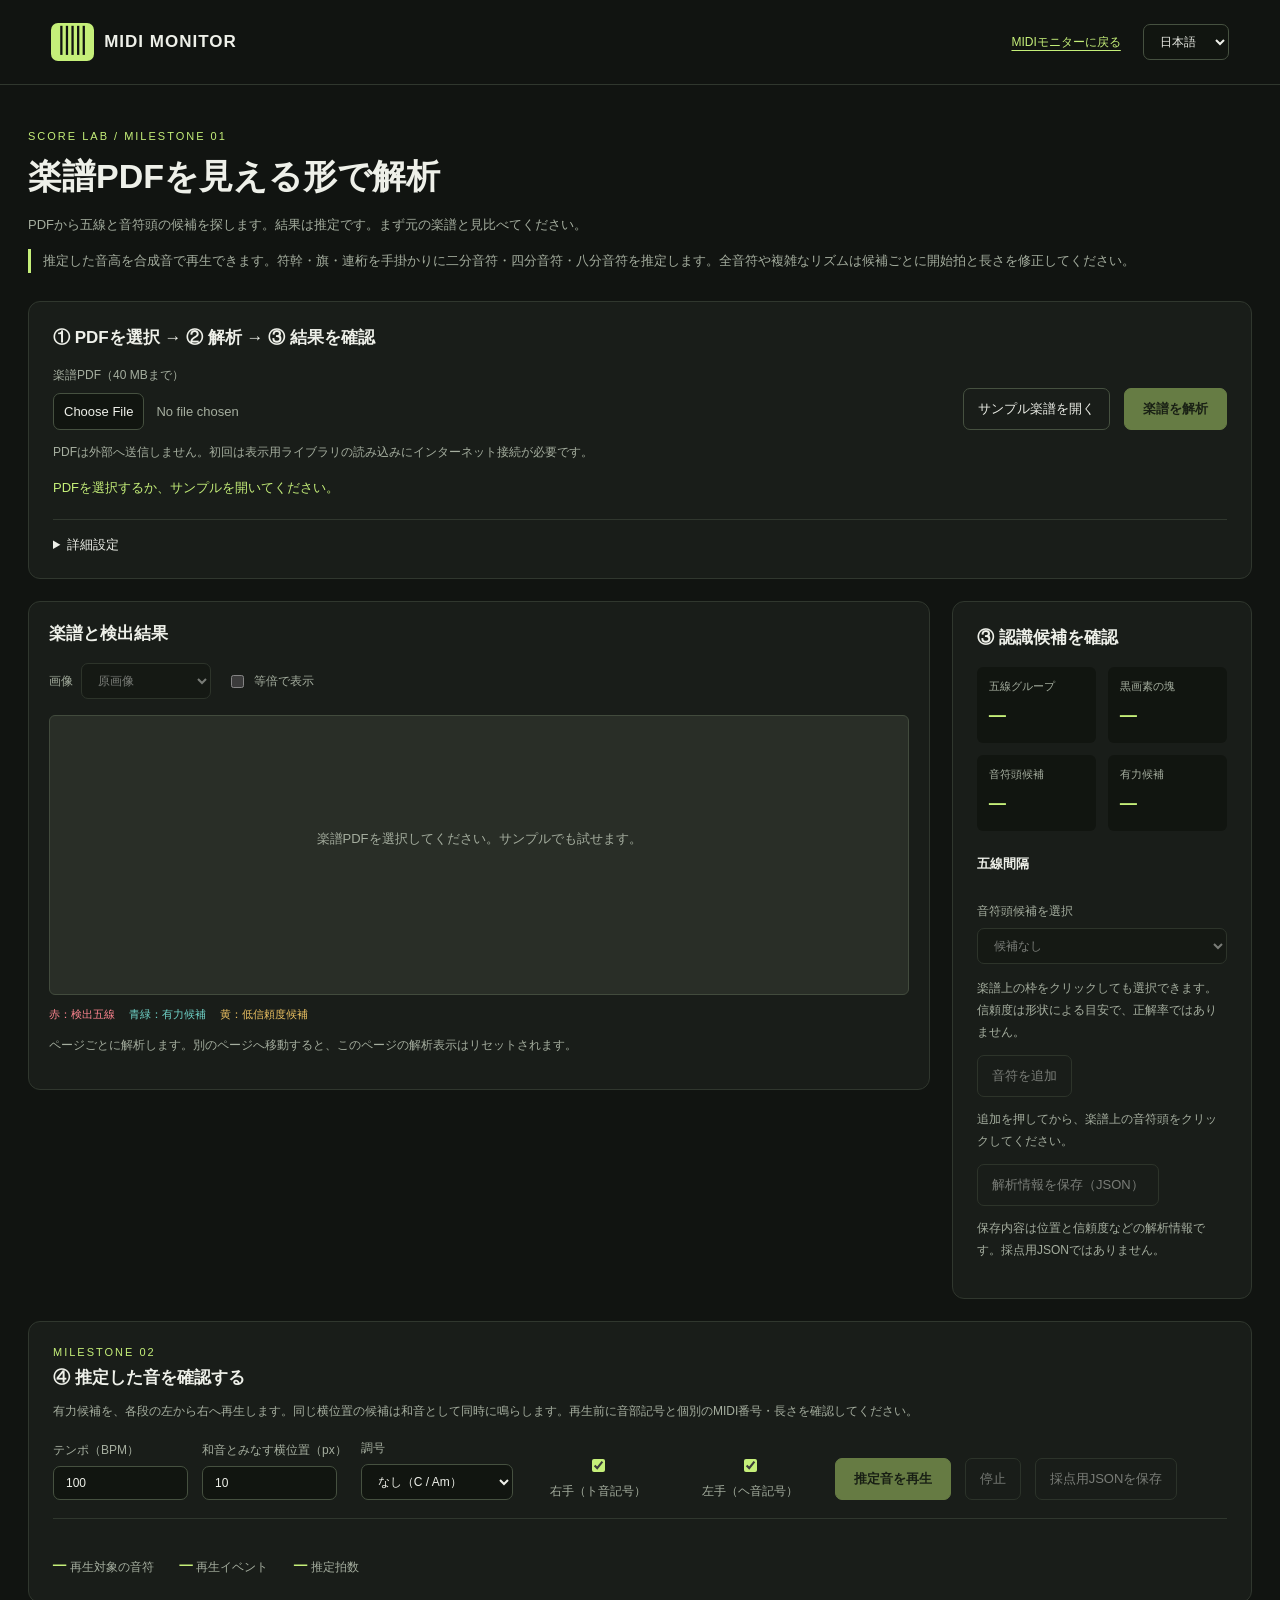
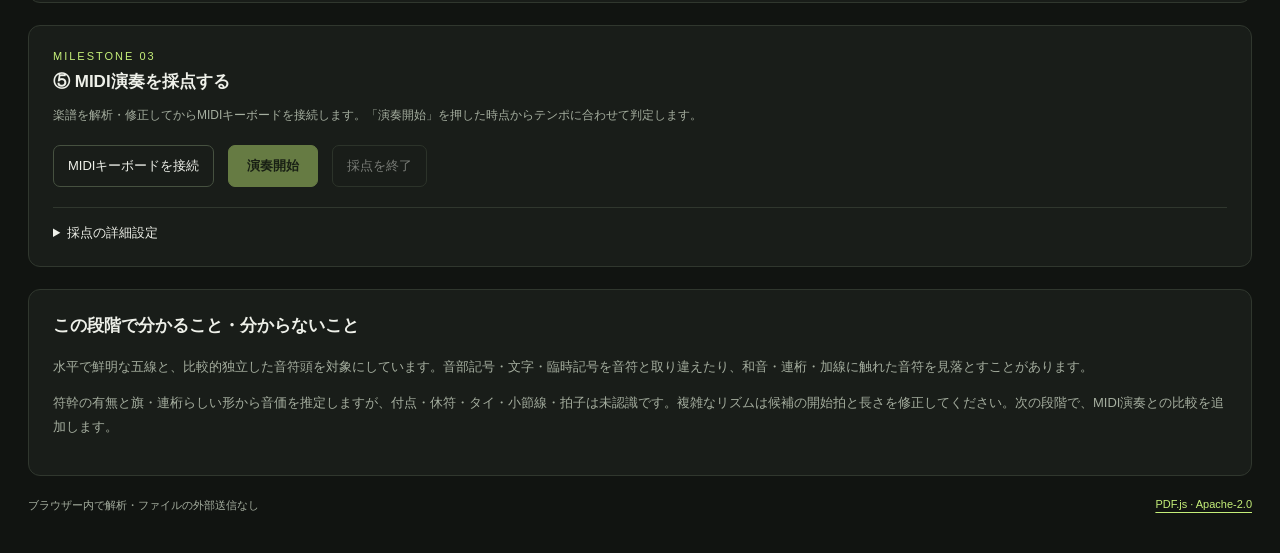
==== score.html @ 30cba81d "Apply key signatures to inferred pitches" ====
<!doctype html>
<html lang="ja">
<head>
  <meta charset="utf-8">
  <meta name="viewport" content="width=device-width,initial-scale=1">
  <title>楽譜PDF解析 — MIDI Monitor</title>
  <meta name="description" content="ブラウザー内で楽譜PDFの五線と音符頭候補を確認する実験的な解析ページ。">
  <link rel="icon" href="data:image/svg+xml,%3Csvg xmlns='http://www.w3.org/2000/svg' viewBox='0 0 32 32'%3E%3Crect width='32' height='32' rx='8' fill='%23c7f36b'/%3E%3Cpath d='M8 8v16m8-16v16m8-16v16' stroke='%23191d17' stroke-width='4'/%3E%3C/svg%3E">
  <link rel="stylesheet" href="score.css">
  <script type="module" src="js/score/app.js?v=21"></script>
</head>
<body>
  <header class="site-header">
    <a class="brand" href="index.html"><span aria-hidden="true">▥</span> MIDI MONITOR</a>
    <div class="header-actions"><a href="index.html" data-i18n="MIDIモニターに戻る">MIDIモニターに戻る</a>
      <select id="language" aria-label="Language / 言語"><option value="ja" lang="ja">日本語</option><option value="en" lang="en">English</option></select>
    </div>
  </header>
  <main>
    <div class="intro"><p class="eyebrow">SCORE LAB / MILESTONE 01</p><h1 data-i18n="楽譜PDFを見える形で解析">楽譜PDFを見える形で解析</h1>
      <p data-i18n="PDFから五線と音符頭の候補を探します。結果は推定です。まず元の楽譜と見比べてください。">PDFから五線と音符頭の候補を探します。結果は推定です。まず元の楽譜と見比べてください。</p>
      <p class="scope-note" data-i18n="推定した音高を合成音で再生できます。符幹・旗・連桁を手掛かりに二分音符・四分音符・八分音符を推定します。全音符や複雑なリズムは候補ごとに開始拍と長さを修正してください。">推定した音高を合成音で再生できます。符幹・旗・連桁を手掛かりに二分音符・四分音符・八分音符を推定します。全音符や複雑なリズムは候補ごとに開始拍と長さを修正してください。</p>
    </div>
    <section class="panel" aria-labelledby="upload-title">
      <h2 id="upload-title" data-i18n="① PDFを選択 → ② 解析 → ③ 結果を確認">① PDFを選択 → ② 解析 → ③ 結果を確認</h2>
      <div class="actions">
        <div class="file-field"><label for="pdf-file" data-i18n="楽譜PDF（40 MBまで）">楽譜PDF（40 MBまで）</label><input id="pdf-file" type="file" accept="application/pdf"></div>
        <button id="sample" class="secondary" type="button" data-i18n="サンプル楽譜を開く">サンプル楽譜を開く</button>
        <button id="analyze" type="button" hidden aria-hidden="true" tabindex="-1"></button>
        <button id="analyze-all" class="primary" type="button" disabled data-i18n="楽譜を解析">楽譜を解析</button>
        <button id="cancel" class="secondary" type="button" hidden data-i18n="解析を中止">解析を中止</button>
      </div>
      <p class="hint" data-i18n="PDFは外部へ送信しません。初回は表示用ライブラリの読み込みにインターネット接続が必要です。">PDFは外部へ送信しません。初回は表示用ライブラリの読み込みにインターネット接続が必要です。</p>
      <p id="status" role="status" aria-live="polite"></p>
      <details id="settings"><summary data-i18n="詳細設定">詳細設定</summary>
        <fieldset id="analysis-settings"><legend data-i18n="画像の読み取り方">画像の読み取り方</legend>
          <div class="settings-grid">
            <label><span data-i18n="二値化方式">二値化方式</span><select id="threshold-mode"><option value="fixed" data-i18n="固定しきい値">固定しきい値</option><option value="adaptive" data-i18n="周囲の明るさに合わせる">周囲の明るさに合わせる</option></select></label>
            <label><span><span data-i18n="黒とみなす明るさ">黒とみなす明るさ</span> <output id="threshold-value" for="threshold">180</output></span><input id="threshold" type="range" min="40" max="245" value="180" step="1"></label>
            <label><span data-i18n="周囲を見る半径（px）">周囲を見る半径（px）</span><input id="radius" type="number" min="5" max="80" value="18" step="1"></label>
            <label><span data-i18n="周囲との明るさの差">周囲との明るさの差</span><input id="offset" type="number" min="1" max="60" value="12" step="1"></label>
            <label><span data-i18n="五線候補の横幅（ページ幅比）">五線候補の横幅（ページ幅比）</span><input id="line-ratio" type="number" min="0.1" max="0.8" step="0.05" value="0.3"></label>
            <label><span data-i18n="線間隔の許容誤差">線間隔の許容誤差</span><input id="spacing-tolerance" type="number" min="0.05" max="0.35" step="0.05" value="0.2"></label>
            <label><span data-i18n="塊の最小面積（px）">塊の最小面積（px）</span><input id="min-area" type="number" min="2" max="100" value="5" step="1"></label>
            <label><span data-i18n="有力候補の信頼度下限">有力候補の信頼度下限</span><input id="min-confidence" type="number" min="0.2" max="0.85" step="0.05" value="0.5"></label>
          </div>
          <label class="check"><input id="denoise" type="checkbox" checked><span data-i18n="孤立した小さなノイズを除去">孤立した小さなノイズを除去</span></label>
        </fieldset>
        <p class="hint" data-i18n="設定を変えたら再解析してください。薄い線にはしきい値を上げ、短い五線には横幅比を下げます。傾きの自動補正は未対応です。">設定を変えたら再解析してください。薄い線にはしきい値を上げ、短い五線には横幅比を下げます。傾きの自動補正は未対応です。</p>
        <fieldset><legend data-i18n="表示する解析結果">表示する解析結果</legend>
          <label class="check"><input id="debug" type="checkbox" checked><span data-i18n="デバッグ表示">デバッグ表示</span></label>
          <div class="overlay-options" id="overlay-options">
            <label class="check"><input id="show-staves" type="checkbox" checked><span data-i18n="五線と枠">五線と枠</span></label>
            <label class="check"><input id="show-lines" type="checkbox"><span data-i18n="五線候補の横線">五線候補の横線</span></label>
            <label class="check"><input id="show-components" type="checkbox"><span data-i18n="黒画素の塊">黒画素の塊</span></label>
            <label class="check"><input id="show-projection" type="checkbox"><span data-i18n="横方向の黒画素数">横方向の黒画素数</span></label>
            <label class="check"><input id="show-heads" type="checkbox" checked><span data-i18n="音符頭候補と番号">音符頭候補と番号</span></label>
            <label class="check"><input id="show-low-confidence" type="checkbox"><span data-i18n="低信頼度候補も表示">低信頼度候補も表示</span></label>
          </div>
        </fieldset>
      </details>
    </section>
    <div class="workspace">
      <section class="panel viewer" aria-labelledby="viewer-title">
        <div class="viewer-heading"><h2 id="viewer-title" data-i18n="楽譜と検出結果">楽譜と検出結果</h2><span id="filename" class="filename"></span></div>
        <div class="viewer-toolbar">
          <div class="pagination"><button id="previous" type="button" disabled data-i18n="前へ">前へ</button><label for="page-number" data-i18n="ページ">ページ</label><input id="page-number" type="number" min="1" max="1" value="1" disabled><span id="page-count">/ 0</span><button id="next" type="button" disabled data-i18n="次へ">次へ</button></div>
          <label class="view-label"><span data-i18n="画像">画像</span><select id="view" disabled><option value="original" data-i18n="原画像">原画像</option><option value="gray" data-i18n="グレースケール">グレースケール</option><option value="binary" data-i18n="二値化">二値化</option><option value="cleaned" data-i18n="五線除去後">五線除去後</option></select></label>
          <label class="check"><input id="actual-size" type="checkbox"><span data-i18n="等倍で表示">等倍で表示</span></label>
        </div>
        <div class="canvas-scroll" id="canvas-scroll"><div id="placeholder" data-i18n="楽譜PDFを選択してください。サンプルでも試せます。">楽譜PDFを選択してください。サンプルでも試せます。</div><div id="all-pages" hidden><div class="canvas-stack" id="canvas-stack"><canvas id="page-canvas" aria-label="楽譜画像"></canvas><canvas id="overlay-canvas" tabindex="0" aria-label="解析結果。候補一覧からも選択できます。"></canvas></div><div id="additional-pages"></div></div></div>
        <p class="legend"><span class="legend-staff" data-i18n="赤：検出五線">赤：検出五線</span><span class="legend-head" data-i18n="青緑：有力候補">青緑：有力候補</span><span class="legend-low" data-i18n="黄：低信頼度候補">黄：低信頼度候補</span></p>
        <p class="hint" data-i18n="ページごとに解析します。別のページへ移動すると、このページの解析表示はリセットされます。">ページごとに解析します。別のページへ移動すると、このページの解析表示はリセットされます。</p>
      </section>
      <aside class="panel inspector" aria-labelledby="inspector-title">
        <h2 id="inspector-title" data-i18n="③ 認識候補を確認">③ 認識候補を確認</h2>
        <dl class="stats"><div><dt data-i18n="五線グループ">五線グループ</dt><dd id="staff-count">—</dd></div><div><dt data-i18n="黒画素の塊">黒画素の塊</dt><dd id="component-count">—</dd></div><div><dt data-i18n="音符頭候補">音符頭候補</dt><dd id="head-count">—</dd></div><div><dt data-i18n="有力候補">有力候補</dt><dd id="accepted-count">—</dd></div></dl>
        <div id="warnings" role="status"></div>
        <h3 data-i18n="五線間隔">五線間隔</h3><ul id="staff-list" class="staff-list"></ul>
        <label for="candidate" data-i18n="音符頭候補を選択">音符頭候補を選択</label><select id="candidate" disabled></select>
        <div id="candidate-detail" class="candidate-detail"></div>
        <p class="hint" data-i18n="楽譜上の枠をクリックしても選択できます。信頼度は形状による目安で、正解率ではありません。">楽譜上の枠をクリックしても選択できます。信頼度は形状による目安で、正解率ではありません。</p>
        <button id="add-note" class="secondary" type="button" disabled data-i18n="音符を追加">音符を追加</button>
        <p class="hint" data-i18n="追加を押してから、楽譜上の音符頭をクリックしてください。">追加を押してから、楽譜上の音符頭をクリックしてください。</p>
        <button id="export" class="secondary" type="button" disabled data-i18n="解析情報を保存（JSON）">解析情報を保存（JSON）</button>
        <p class="hint" data-i18n="保存内容は位置と信頼度などの解析情報です。採点用JSONではありません。">保存内容は位置と信頼度などの解析情報です。採点用JSONではありません。</p>
      </aside>
    </div>
    <section class="panel playback" aria-labelledby="playback-title">
      <div class="playback-heading"><div><p class="eyebrow">MILESTONE 02</p><h2 id="playback-title" data-i18n="④ 推定した音を確認する">④ 推定した音を確認する</h2></div><output id="playback-status" role="status"></output></div>
      <p class="hint" data-i18n="有力候補を、各段の左から右へ再生します。同じ横位置の候補は和音として同時に鳴らします。再生前に音部記号と個別のMIDI番号・長さを確認してください。">有力候補を、各段の左から右へ再生します。同じ横位置の候補は和音として同時に鳴らします。再生前に音部記号と個別のMIDI番号・長さを確認してください。</p>
      <div class="playback-controls">
        <label><span data-i18n="テンポ（BPM）">テンポ（BPM）</span><input id="tempo" type="number" min="30" max="300" value="100"></label>
        <label><span data-i18n="和音とみなす横位置（px）">和音とみなす横位置（px）</span><input id="chord-tolerance" type="number" min="1" max="80" value="10"></label>
        <label><span data-i18n="調号">調号</span><select id="key-signature"><option value="none" data-i18n="なし（C / Am）">なし（C / Am）</option><option value="sharp-1">♯ × 1 (G / Em)</option><option value="sharp-2">♯ × 2 (D / Bm)</option><option value="sharp-3">♯ × 3 (A / F♯m)</option><option value="sharp-4">♯ × 4 (E / C♯m)</option><option value="sharp-5">♯ × 5 (B / G♯m)</option><option value="sharp-6">♯ × 6 (F♯ / D♯m)</option><option value="sharp-7">♯ × 7 (C♯ / A♯m)</option><option value="flat-1">♭ × 1 (F / Dm)</option><option value="flat-2">♭ × 2 (B♭ / Gm)</option><option value="flat-3">♭ × 3 (E♭ / Cm)</option><option value="flat-4">♭ × 4 (A♭ / Fm)</option><option value="flat-5">♭ × 5 (D♭ / B♭m)</option><option value="flat-6">♭ × 6 (G♭ / E♭m)</option><option value="flat-7">♭ × 7 (C♭ / A♭m)</option></select></label>
        <fieldset class="hand-filter"><legend data-i18n="再生・採点する手">再生・採点する手</legend><label class="check"><input id="include-right" type="checkbox" checked><span data-i18n="右手（ト音記号）">右手（ト音記号）</span></label><label class="check"><input id="include-left" type="checkbox" checked><span data-i18n="左手（ヘ音記号）">左手（ヘ音記号）</span></label></fieldset>
        <button id="play" class="primary" type="button" disabled data-i18n="推定音を再生">推定音を再生</button>
        <button id="stop" class="secondary" type="button" disabled data-i18n="停止">停止</button>
        <button id="export-score" class="secondary" type="button" disabled data-i18n="採点用JSONを保存">採点用JSONを保存</button>
      </div>
      <div id="clefs" class="clefs"></div>
      <div class="event-summary"><span><strong id="playable-count">—</strong> <span data-i18n="再生対象の音符">再生対象の音符</span></span><span><strong id="event-count">—</strong> <span data-i18n="再生イベント">再生イベント</span></span><span><strong id="estimated-beats">—</strong> <span data-i18n="推定拍数">推定拍数</span></span></div>
    </section>
    <section class="panel grading" aria-labelledby="grading-title">
      <div class="playback-heading"><div><p class="eyebrow">MILESTONE 03</p><h2 id="grading-title" data-i18n="⑤ MIDI演奏を採点する">⑤ MIDI演奏を採点する</h2></div><output id="judge-feedback" role="status"></output></div>
      <p class="hint" data-i18n="楽譜を解析・修正してからMIDIキーボードを接続します。「演奏開始」を押した時点からテンポに合わせて判定します。">楽譜を解析・修正してからMIDIキーボードを接続します。「演奏開始」を押した時点からテンポに合わせて判定します。</p>
      <div class="playback-controls">
        <button id="midi-connect" class="secondary" type="button" data-i18n="MIDIキーボードを接続">MIDIキーボードを接続</button>
        <button id="judge-start" class="primary" type="button" disabled data-i18n="演奏開始">演奏開始</button>
        <button id="judge-finish" class="secondary" type="button" disabled data-i18n="採点を終了">採点を終了</button>
      </div>
      <p id="midi-status" class="hint" role="status"></p>
      <details><summary data-i18n="採点の詳細設定">採点の詳細設定</summary><div class="settings-grid judge-settings">
        <label><span>PERFECT (ms)</span><input id="perfect-ms" type="number" min="10" max="300" value="50"></label>
        <label><span>GREAT (ms)</span><input id="great-ms" type="number" min="20" max="500" value="100"></label>
        <label><span>GOOD (ms)</span><input id="good-ms" type="number" min="30" max="800" value="180"></label>
      </div></details>
      <div id="judge-results" class="judge-results" hidden>
        <div class="score-total"><span data-i18n="総合スコア">総合スコア</span><strong id="score-total">0</strong></div>
        <div class="result-grid"><span><b id="pitch-score">0%</b><small data-i18n="音程精度">音程精度</small></span><span><b id="timing-score">0%</b><small data-i18n="タイミング精度">タイミング精度</small></span><span><b id="duration-score">0%</b><small data-i18n="音価精度">音価精度</small></span><span><b id="extra-count">0</b><small data-i18n="余分な音">余分な音</small></span></div>
        <p id="grade-counts"></p><p id="judge-stats" class="hint"></p>
      </div>
    </section>
    <section class="panel limitations"><h2 data-i18n="この段階で分かること・分からないこと">この段階で分かること・分からないこと</h2>
      <p data-i18n="水平で鮮明な五線と、比較的独立した音符頭を対象にしています。音部記号・文字・臨時記号を音符と取り違えたり、和音・連桁・加線に触れた音符を見落とすことがあります。">水平で鮮明な五線と、比較的独立した音符頭を対象にしています。音部記号・文字・臨時記号を音符と取り違えたり、和音・連桁・加線に触れた音符を見落とすことがあります。</p>
      <p data-i18n="符幹の有無と旗・連桁らしい形から音価を推定しますが、付点・休符・タイ・小節線・拍子は未認識です。複雑なリズムは候補の開始拍と長さを修正してください。次の段階で、MIDI演奏との比較を追加します。">符幹の有無と旗・連桁らしい形から音価を推定しますが、付点・休符・タイ・小節線・拍子は未認識です。複雑なリズムは候補の開始拍と長さを修正してください。次の段階で、MIDI演奏との比較を追加します。</p>
    </section>
    <footer><span data-i18n="ブラウザー内で解析・ファイルの外部送信なし">ブラウザー内で解析・ファイルの外部送信なし</span><a href="https://mozilla.github.io/pdf.js/" target="_blank" rel="noopener noreferrer">PDF.js · Apache-2.0</a></footer>
  </main>
  <noscript>JavaScriptを有効にしてください。 / Please enable JavaScript.</noscript>
</body>
</html>
---- score.css ----
:root{color-scheme:dark;--bg:#111411;--panel:#191d19;--line:#30372e;--text:#eef0e9;--muted:#a5ae9f;--accent:#c5ef79;--staff:#e74654;--head:#008b87;--low:#b77a00;--component:#8566d1;font-family:"Segoe UI","Noto Sans JP",sans-serif}
*{box-sizing:border-box}body{margin:0;background:var(--bg);color:var(--text)}a{color:var(--accent);text-underline-offset:4px}button,input,select{font:inherit}button,select,input[type=file]{max-width:100%}button,select{border:1px solid #465140;border-radius:7px;padding:9px 12px;background:#111510;color:var(--text)}button{cursor:pointer;font-size:13px}button:disabled,input:disabled,select:disabled{opacity:.45;cursor:default}button:hover:not(:disabled){border-color:var(--accent)}input[type=number]{background:#111510;color:var(--text);padding:9px 12px;border:1px solid #465140;border-radius:7px;min-width:0;width:100%}input[type=range],input[type=checkbox]{accent-color:var(--accent)}input[type=file]{font-size:13px;color:var(--muted);width:100%}input::file-selector-button{border:1px solid #465140;border-radius:7px;padding:10px;background:#111510;color:var(--text);margin-right:12px;cursor:pointer}:focus-visible{outline:2px solid var(--accent);outline-offset:4px}[hidden]{display:none!important}
.site-header{display:flex;justify-content:space-between;align-items:center;gap:16px;min-height:85px;padding:16px 4%;border-bottom:1px solid var(--line)}.brand{display:flex;align-items:center;gap:10px;font-size:17px;letter-spacing:1px;font-weight:700;text-decoration:none;color:var(--text)}.brand>span{background:var(--accent);color:var(--bg);border-radius:7px;padding:0 7px;font-size:28px}.header-actions{display:flex;align-items:center;gap:22px;font-size:12px}#language{font-size:12px}
main{max-width:1460px;margin:auto;padding:34px 28px 20px}.intro{margin-bottom:28px}.eyebrow{font-size:11px;letter-spacing:2px;color:var(--accent)}h1{font-size:clamp(24px,3vw,34px);font-weight:600;margin:12px 0}h2{font-size:17px;font-weight:600;margin:0 0 18px}h3{font-size:13px;margin:24px 0 10px}.intro>p:not(.eyebrow),.limitations p{font-size:13px;line-height:1.8;color:var(--muted)}.intro .scope-note{border-left:3px solid var(--accent);padding-left:12px}.panel{background:var(--panel);border:1px solid var(--line);border-radius:12px;padding:24px;margin-bottom:22px}.actions{display:flex;align-items:flex-end;flex-wrap:wrap;gap:14px}.file-field{flex:1;min-width:240px}label{font-size:12px;color:var(--muted)}.file-field label{display:block;margin-bottom:9px}.primary{background:var(--accent);color:#1a2510;border-color:var(--accent);font-weight:700;padding:11px 18px}.secondary{background:transparent;padding:11px 14px}.hint{font-size:12px;color:var(--muted);line-height:1.8;margin:12px 0}#status{font-size:13px;line-height:1.7;margin:14px 0 0;color:var(--accent);min-height:22px}#status.error{color:#ff9d9d}
details{margin-top:20px;border-top:1px solid var(--line);padding-top:16px}summary{cursor:pointer;font-size:13px;color:var(--text)}fieldset{min-width:0;border:0;border-top:1px solid var(--line);margin:22px 0 0;padding:16px 0 0}legend{font-size:12px;padding-right:12px;color:var(--muted)}.settings-grid{display:grid;grid-template-columns:repeat(4,minmax(0,1fr));gap:18px}.settings-grid>label{display:flex;flex-direction:column;gap:8px}.settings-grid select{width:100%;font-size:12px}.settings-grid output{color:var(--accent);margin-left:8px}.check{display:flex;align-items:center;gap:7px;font-size:12px;line-height:1.5;cursor:pointer}.check input{flex-shrink:0}.settings-grid+.check{margin-top:16px}.overlay-options{display:flex;flex-wrap:wrap;gap:10px 20px;margin-top:12px}
.workspace{display:grid;grid-template-columns:minmax(0,1fr) 300px;gap:22px;align-items:start}.viewer{min-width:0;padding:20px}.viewer-heading{display:flex;align-items:baseline;gap:16px;justify-content:space-between}.filename{color:var(--muted);font-size:12px;overflow-wrap:anywhere;min-width:0}.viewer-heading h2{flex-shrink:0}.viewer-toolbar{display:flex;align-items:center;flex-wrap:wrap;gap:16px;margin-bottom:16px}.pagination{display:flex;align-items:center;gap:8px;font-size:12px;flex-wrap:wrap}.pagination #page-number{width:64px}.pagination button{padding:8px}.view-label{display:flex;gap:8px;align-items:center}.view-label select{font-size:12px}.canvas-scroll{overflow:auto;max-height:80vh;background:#292e27;border:1px solid #424b3d;border-radius:6px;padding:14px;min-height:280px}.canvas-stack{position:relative;width:100%;margin:auto;background:#fff;box-shadow:0 4px 20px #0004}.canvas-stack.actual{width:max-content;max-width:none}canvas{display:block}#page-canvas{width:100%;height:auto}#overlay-canvas{position:absolute;inset:0;width:100%;height:100%;cursor:crosshair}.canvas-stack.actual #page-canvas{width:auto}.legend{display:flex;flex-wrap:wrap;gap:14px;font-size:11px;line-height:1.5}.legend-staff{color:#ff8590}.legend-head{color:#70d4c9}.legend-low{color:#edc262}#placeholder{text-align:center;color:var(--muted);font-size:13px;padding:100px 20px}
.pagination{display:none}#all-pages{display:grid;gap:22px}#additional-pages{display:grid;gap:22px}.page-preview{background:#fff;box-shadow:0 4px 20px #0004}.preview-canvas{position:relative}.page-preview canvas{width:100%;height:auto}.page-preview p{margin:0;padding:7px 10px;background:#111510;color:var(--muted);font-size:11px}
.inspector{position:sticky;top:16px;min-width:0}.stats{display:grid;grid-template-columns:1fr 1fr;gap:12px;margin:0}.stats div{padding:12px;background:#111510;border-radius:6px}.stats dt{font-size:11px;color:var(--muted)}.stats dd{margin:6px 0 0;font:28px Consolas,monospace;color:var(--accent)}.staff-list{padding-left:20px;margin:0;font-size:12px;line-height:1.9;color:var(--muted);max-height:180px;overflow:auto}.inspector>label{display:block;margin:20px 0 8px}#candidate{width:100%;font-size:12px}.candidate-detail{font-size:12px;line-height:1.8;margin-top:14px}.candidate-detail dl{display:grid;grid-template-columns:1fr 1fr;gap:6px}.candidate-detail dt{color:var(--muted)}.candidate-detail dd{margin:0;text-align:right}#warnings{font-size:12px;color:#edc262;line-height:1.7}footer{display:flex;flex-wrap:wrap;justify-content:space-between;gap:16px;font-size:11px;color:var(--muted);padding:0 0 16px}
.playback-heading{display:flex;align-items:baseline;justify-content:space-between;gap:16px}.playback-heading .eyebrow{margin:0 0 8px}.playback-heading h2{margin-bottom:0}#playback-status{font-size:12px;color:var(--accent)}.playback-controls{display:flex;flex-wrap:wrap;align-items:end;gap:14px;margin:18px 0}.playback-controls label{display:flex;flex-direction:column;gap:7px}.playback-controls input{width:135px}.clefs{display:grid;grid-template-columns:repeat(auto-fit,minmax(180px,1fr));gap:12px;border-top:1px solid var(--line);padding-top:16px}.clefs label{display:flex;flex-direction:column;gap:7px}.clefs select{width:100%;font-size:12px}.event-summary{display:flex;flex-wrap:wrap;gap:12px 26px;margin-top:18px;font-size:12px;color:var(--muted)}.event-summary strong{font:22px Consolas,monospace;color:var(--accent)}.candidate-editor{border-top:1px solid var(--line);margin-top:14px;padding-top:14px}.candidate-editor label{display:flex;justify-content:space-between;align-items:center;gap:10px;margin:8px 0}.candidate-editor input[type=number]{width:90px;padding:7px}.candidate-editor .check{justify-content:flex-start}.candidate-editor button{margin-top:8px;padding:7px 10px}
.judge-settings{margin-top:14px}.judge-results{border-top:1px solid var(--line);margin-top:18px;padding-top:18px}.score-total{display:flex;align-items:baseline;gap:14px;color:var(--muted);font-size:13px}.score-total strong{font:42px Consolas,monospace;color:var(--accent)}.result-grid{display:grid;grid-template-columns:repeat(4,minmax(100px,1fr));gap:10px;margin-top:14px}.result-grid span{display:flex;flex-direction:column;background:#111510;padding:12px;border-radius:6px}.result-grid b{font:22px Consolas,monospace;color:var(--accent)}.result-grid small{color:var(--muted);margin-top:5px}
.hand-filter{margin:0;padding:0;border:0;display:flex;gap:10px;align-items:center}.hand-filter legend{display:none}
@media(max-width:1080px){.workspace{grid-template-columns:minmax(0,1fr)}.inspector{position:static}.stats{grid-template-columns:repeat(4,1fr)}.settings-grid{grid-template-columns:repeat(2,minmax(0,1fr))}.inspector #candidate{max-width:420px}.candidate-detail{max-width:420px}}
@media(max-width:600px){.site-header{flex-wrap:wrap;padding:14px 18px}.header-actions{gap:14px}.brand{font-size:15px}main{padding:24px 12px 16px}.panel{padding:18px 14px}.settings-grid{grid-template-columns:1fr}.stats{grid-template-columns:1fr 1fr}.canvas-scroll{padding:6px;max-height:65vh}.viewer-heading{flex-direction:column;gap:0}.viewer-heading h2{margin-bottom:8px}.filename{margin-bottom:14px}.file-field{min-width:0;flex-basis:100%}}
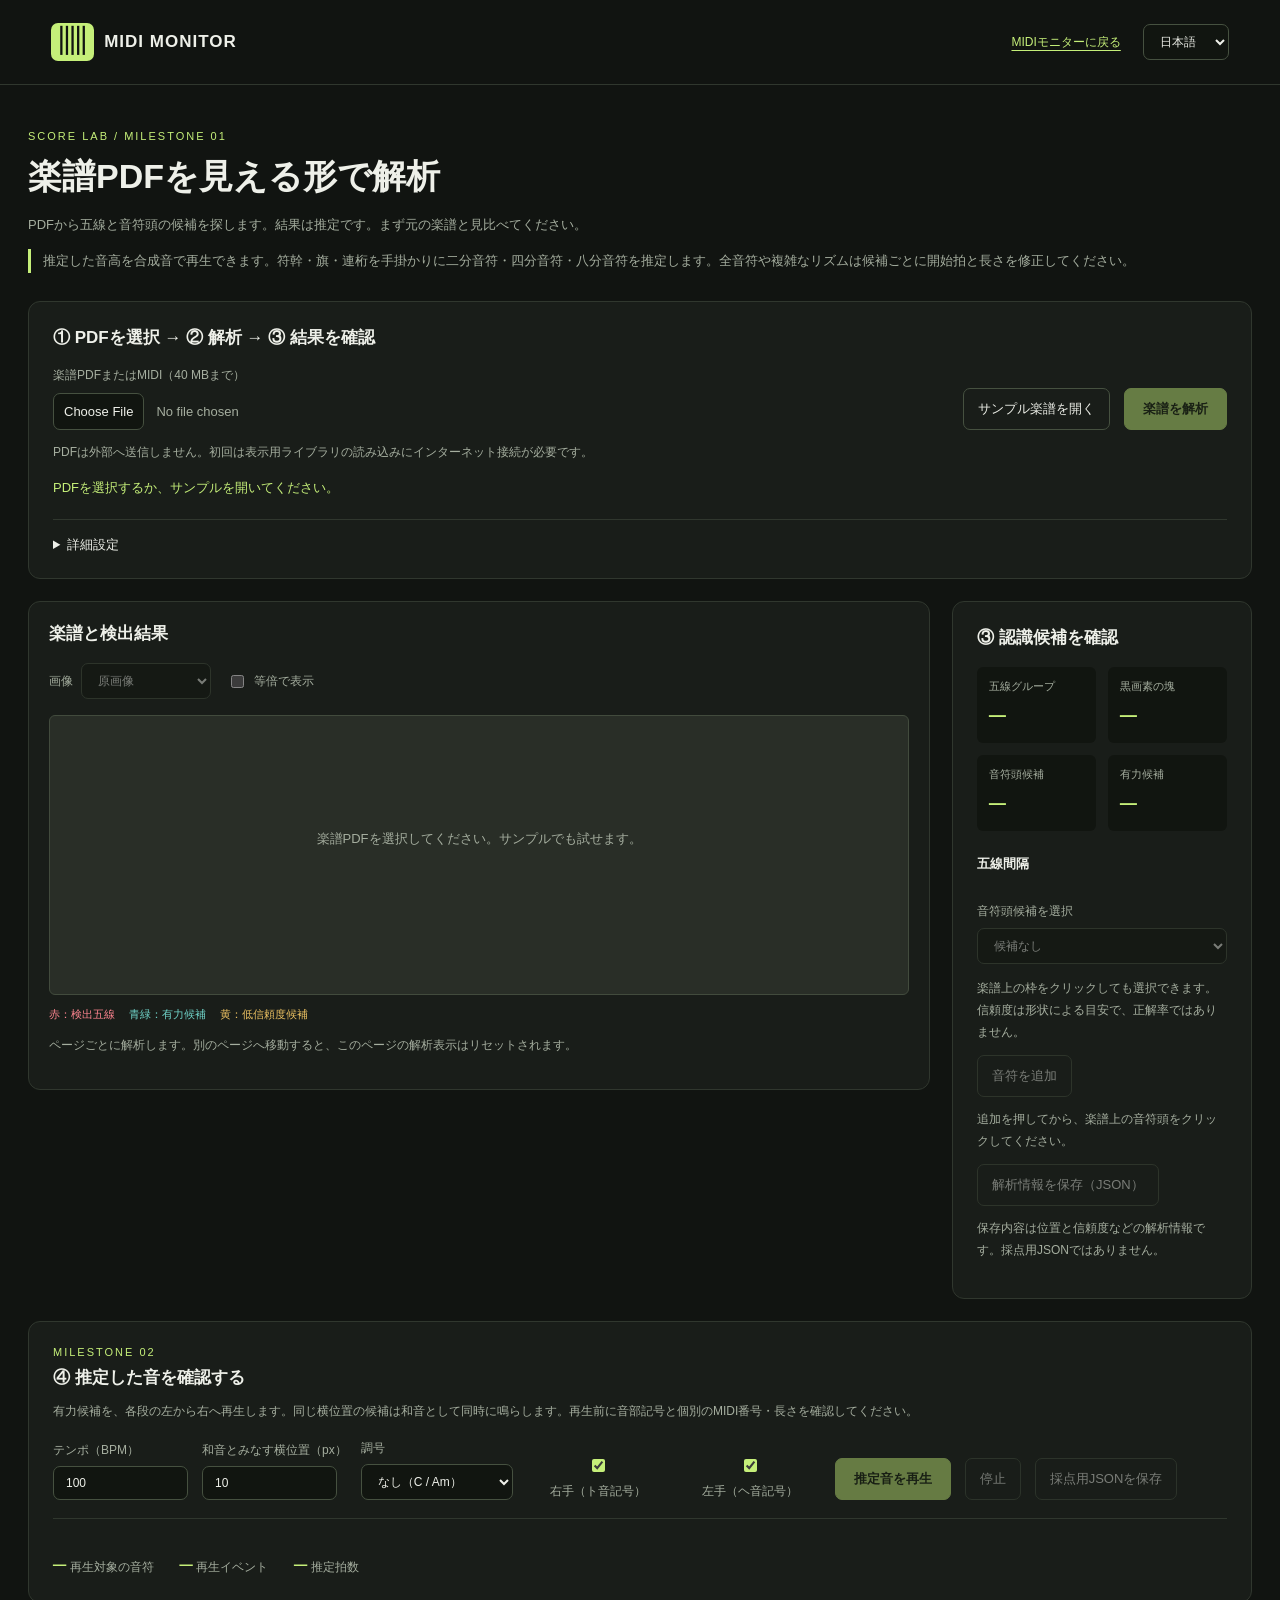
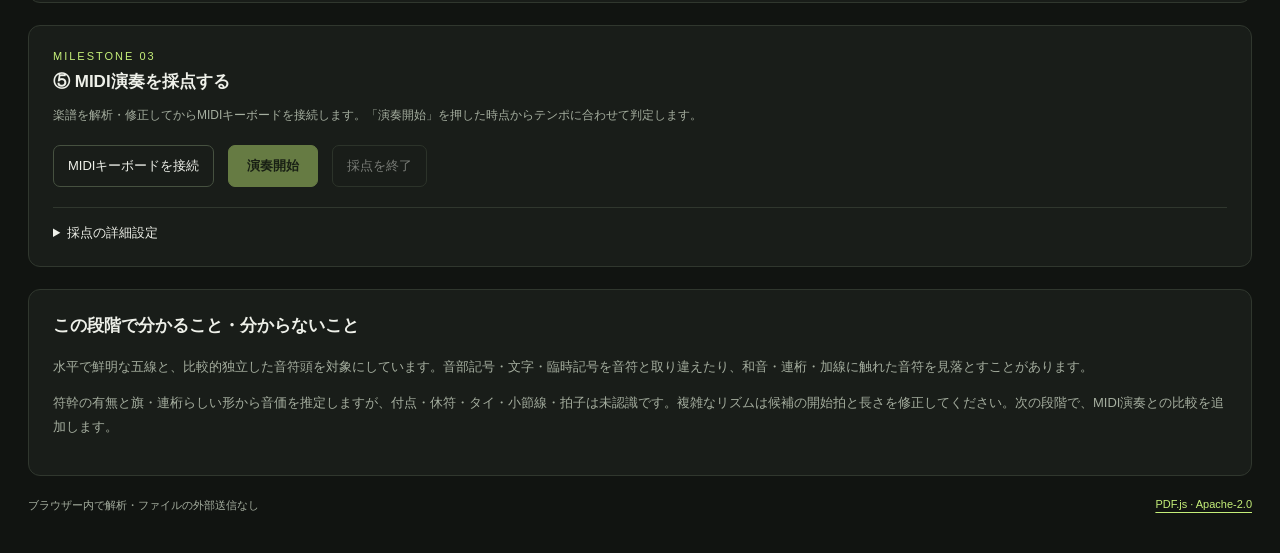
==== commit 2b866b3d: "Import MIDI score files" ====
--- a/score.html
+++ b/score.html
@@ -7,7 +7,7 @@
   <meta name="description" content="ブラウザー内で楽譜PDFの五線と音符頭候補を確認する実験的な解析ページ。">
   <link rel="icon" href="data:image/svg+xml,%3Csvg xmlns='http://www.w3.org/2000/svg' viewBox='0 0 32 32'%3E%3Crect width='32' height='32' rx='8' fill='%23c7f36b'/%3E%3Cpath d='M8 8v16m8-16v16m8-16v16' stroke='%23191d17' stroke-width='4'/%3E%3C/svg%3E">
   <link rel="stylesheet" href="score.css">
-  <script type="module" src="js/score/app.js?v=21"></script>
+  <script type="module" src="js/score/app.js?v=23"></script>
 </head>
 <body>
   <header class="site-header">
@@ -24,7 +24,7 @@
     <section class="panel" aria-labelledby="upload-title">
       <h2 id="upload-title" data-i18n="① PDFを選択 → ② 解析 → ③ 結果を確認">① PDFを選択 → ② 解析 → ③ 結果を確認</h2>
       <div class="actions">
-        <div class="file-field"><label for="pdf-file" data-i18n="楽譜PDF（40 MBまで）">楽譜PDF（40 MBまで）</label><input id="pdf-file" type="file" accept="application/pdf"></div>
+        <div class="file-field"><label for="pdf-file" data-i18n="楽譜PDFまたはMIDI（40 MBまで）">楽譜PDFまたはMIDI（40 MBまで）</label><input id="pdf-file" type="file" accept="application/pdf,audio/midi,audio/x-midi,.mid,.midi"></div>
         <button id="sample" class="secondary" type="button" data-i18n="サンプル楽譜を開く">サンプル楽譜を開く</button>
         <button id="analyze" type="button" hidden aria-hidden="true" tabindex="-1"></button>
         <button id="analyze-all" class="primary" type="button" disabled data-i18n="楽譜を解析">楽譜を解析</button>
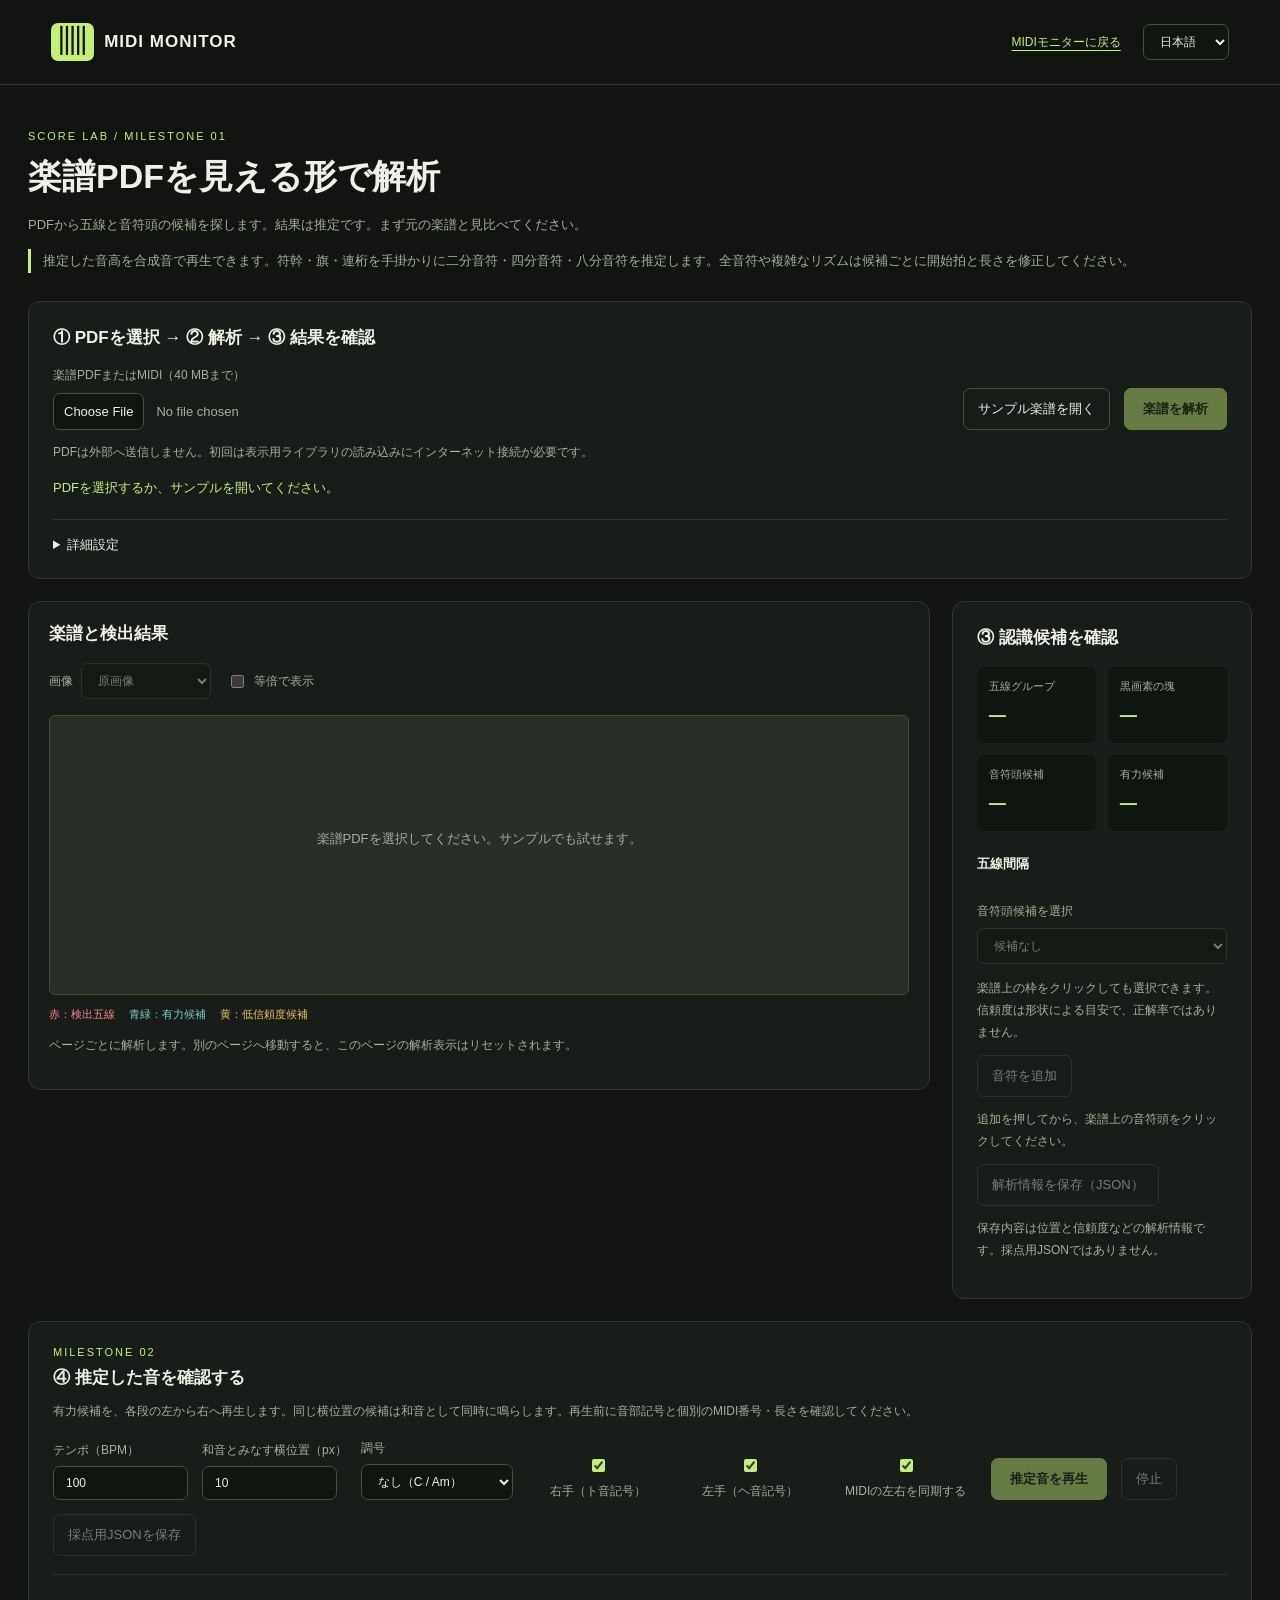
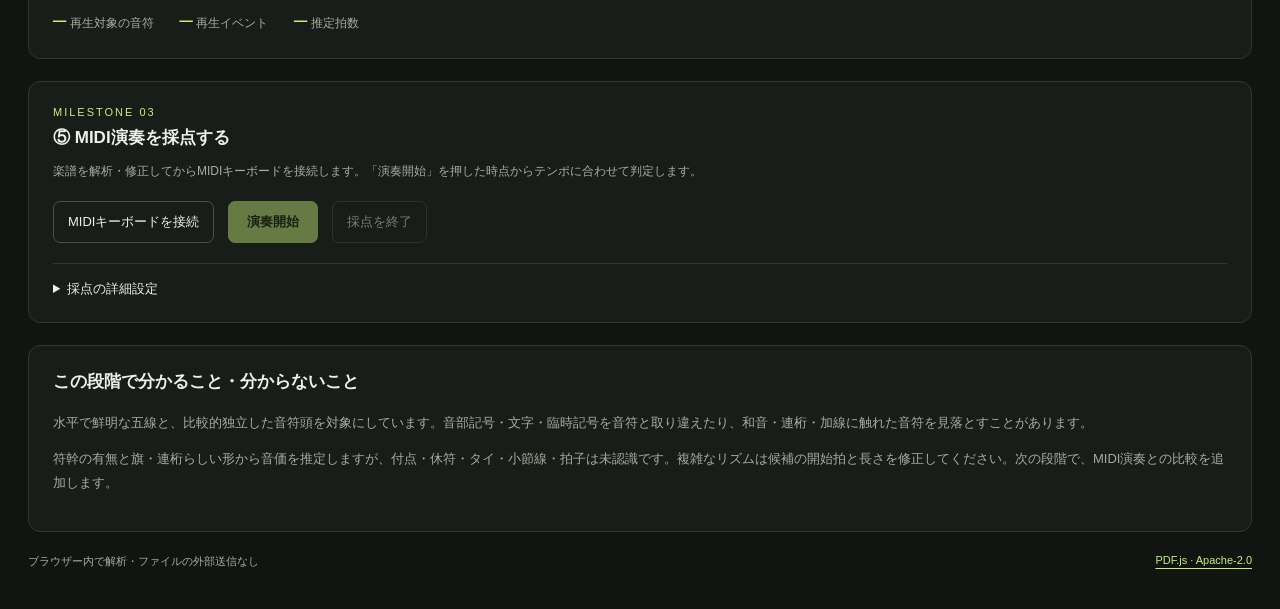
==== commit 0f68e430: "Align imported MIDI hands for playback" ====
--- a/score.html
+++ b/score.html
@@ -7,7 +7,7 @@
   <meta name="description" content="ブラウザー内で楽譜PDFの五線と音符頭候補を確認する実験的な解析ページ。">
   <link rel="icon" href="data:image/svg+xml,%3Csvg xmlns='http://www.w3.org/2000/svg' viewBox='0 0 32 32'%3E%3Crect width='32' height='32' rx='8' fill='%23c7f36b'/%3E%3Cpath d='M8 8v16m8-16v16m8-16v16' stroke='%23191d17' stroke-width='4'/%3E%3C/svg%3E">
   <link rel="stylesheet" href="score.css">
-  <script type="module" src="js/score/app.js?v=23"></script>
+  <script type="module" src="js/score/app.js?v=26"></script>
 </head>
 <body>
   <header class="site-header">
@@ -94,6 +94,7 @@
         <label><span data-i18n="和音とみなす横位置（px）">和音とみなす横位置（px）</span><input id="chord-tolerance" type="number" min="1" max="80" value="10"></label>
         <label><span data-i18n="調号">調号</span><select id="key-signature"><option value="none" data-i18n="なし（C / Am）">なし（C / Am）</option><option value="sharp-1">♯ × 1 (G / Em)</option><option value="sharp-2">♯ × 2 (D / Bm)</option><option value="sharp-3">♯ × 3 (A / F♯m)</option><option value="sharp-4">♯ × 4 (E / C♯m)</option><option value="sharp-5">♯ × 5 (B / G♯m)</option><option value="sharp-6">♯ × 6 (F♯ / D♯m)</option><option value="sharp-7">♯ × 7 (C♯ / A♯m)</option><option value="flat-1">♭ × 1 (F / Dm)</option><option value="flat-2">♭ × 2 (B♭ / Gm)</option><option value="flat-3">♭ × 3 (E♭ / Cm)</option><option value="flat-4">♭ × 4 (A♭ / Fm)</option><option value="flat-5">♭ × 5 (D♭ / B♭m)</option><option value="flat-6">♭ × 6 (G♭ / E♭m)</option><option value="flat-7">♭ × 7 (C♭ / A♭m)</option></select></label>
         <fieldset class="hand-filter"><legend data-i18n="再生・採点する手">再生・採点する手</legend><label class="check"><input id="include-right" type="checkbox" checked><span data-i18n="右手（ト音記号）">右手（ト音記号）</span></label><label class="check"><input id="include-left" type="checkbox" checked><span data-i18n="左手（ヘ音記号）">左手（ヘ音記号）</span></label></fieldset>
+        <label class="check"><input id="sync-midi-hands" type="checkbox" checked><span data-i18n="MIDIの左右を同期する">MIDIの左右を同期する</span></label>
         <button id="play" class="primary" type="button" disabled data-i18n="推定音を再生">推定音を再生</button>
         <button id="stop" class="secondary" type="button" disabled data-i18n="停止">停止</button>
         <button id="export-score" class="secondary" type="button" disabled data-i18n="採点用JSONを保存">採点用JSONを保存</button>
